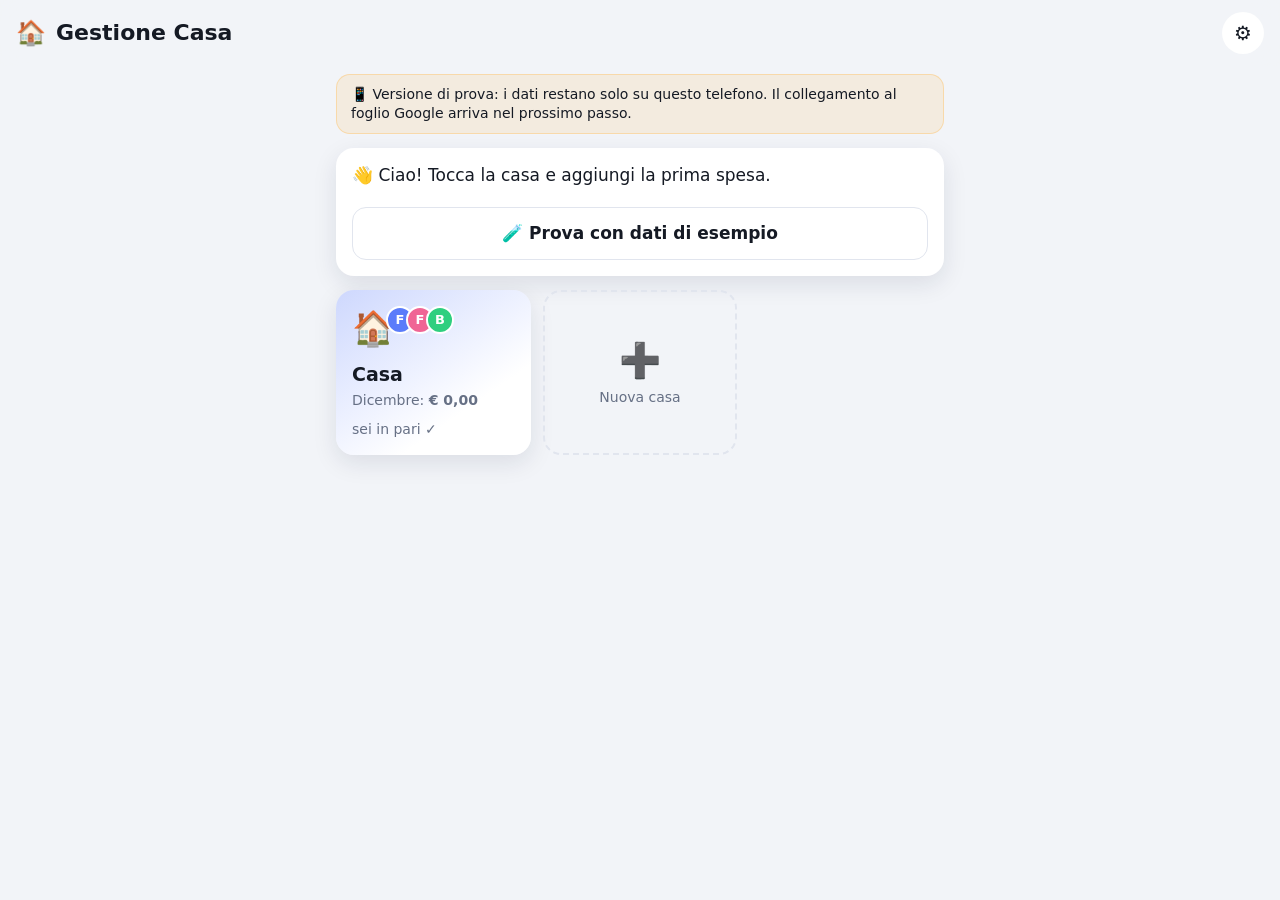
==== index.html @ 08f9d8e4 "Gestione Casa v1: spese, saldi e insight (dati sul telefono) Co-Authored-By: Claude Opus 5.5 <norepl" ====
<!doctype html>
<html lang="it">
<head>
<meta charset="utf-8">
<meta name="viewport" content="width=device-width,initial-scale=1,viewport-fit=cover">
<meta name="theme-color" content="#0b0d12">
<meta name="apple-mobile-web-app-capable" content="yes">
<meta name="apple-mobile-web-app-title" content="Gestione Casa">
<title>Gestione Casa</title>
<link rel="manifest" href="manifest.json">
<link rel="icon" href="icon.svg">
<link rel="apple-touch-icon" href="icon-192.png">
<link rel="stylesheet" href="style.css">
</head>
<body>
<div id="app"></div>

<div id="sheet" class="sheet">
  <div class="sheet-bg" onclick="A.chiudi()"></div>
  <div class="sheet-panel" id="sheet-panel">
    <div class="grab"></div>
    <div id="sheet-body"></div>
  </div>
</div>

<div id="dialog" class="dialog"></div>
<div id="toast" class="toast"></div>

<script src="app.js"></script>
</body>
</html>
---- style.css ----
:root{
  --bg:#0b0d12; --card:#151922; --card2:#1d2330; --line:#272e3e;
  --txt:#f2f4f8; --mut:#8e97aa; --acc:#5b7cfa; --acc2:#8f5bfa;
  --ok:#2fcf7f; --bad:#ff5d6c; --warn:#ffb547; --blue:#4dabf7;
  --r:18px; --shadow:0 10px 30px rgba(0,0,0,.35);
}
@media (prefers-color-scheme: light){
  :root{
    --bg:#f2f4f8; --card:#ffffff; --card2:#eef1f7; --line:#e1e5ee;
    --txt:#151a24; --mut:#667085; --shadow:0 8px 24px rgba(20,30,60,.10);
  }
}
*{box-sizing:border-box;-webkit-tap-highlight-color:transparent}
html,body{margin:0;background:var(--bg);color:var(--txt)}
body{font-family:system-ui,-apple-system,"Segoe UI",Roboto,sans-serif;font-size:17px;line-height:1.35}
body.noscroll{overflow:hidden}
button{font:inherit;color:inherit;background:none;border:0;cursor:pointer;padding:0}
input{font:inherit;color:var(--txt);background:var(--card2);border:1px solid var(--line);border-radius:12px;padding:12px 14px;width:100%;outline:none}
input:focus{border-color:var(--acc)}
input:disabled{opacity:.35}
h2{font-size:15px;text-transform:uppercase;letter-spacing:.06em;color:var(--mut);margin:26px 4px 10px;font-weight:700}

/* Barra in alto */
.top{position:sticky;top:0;z-index:5;display:flex;align-items:center;gap:10px;padding:calc(12px + env(safe-area-inset-top)) 16px 12px;background:color-mix(in srgb,var(--bg) 88%,transparent);backdrop-filter:blur(12px)}
.top h1{flex:1;margin:0;font-size:22px;font-weight:800;white-space:nowrap;overflow:hidden;text-overflow:ellipsis}
.logo{font-size:24px}
.icon-btn{width:42px;height:42px;border-radius:50%;background:var(--card);display:grid;place-items:center;font-size:20px;flex:none}
.icon-btn.sm{width:36px;height:36px;font-size:16px;background:var(--card2)}
.top .icon-btn:first-child{font-size:30px;line-height:1;padding-bottom:4px}

.wrap{max-width:640px;margin:0 auto;padding:4px 16px 40px}
.wrap.pb{padding-bottom:130px}

.banner{background:color-mix(in srgb,var(--warn) 14%,transparent);border:1px solid color-mix(in srgb,var(--warn) 35%,transparent);color:var(--txt);border-radius:14px;padding:10px 14px;font-size:14px;margin:4px 0 14px}

/* Card */
.card{background:var(--card);border-radius:var(--r);padding:16px;box-shadow:var(--shadow);display:block;width:100%;text-align:left}
.grid{display:grid;grid-template-columns:1fr 1fr;gap:12px}
.house{min-height:150px;display:flex;flex-direction:column;gap:4px;position:relative;overflow:hidden}
.house:not(.add){background:linear-gradient(145deg,color-mix(in srgb,var(--acc) 30%,var(--card)),var(--card) 70%)}
.house.add{align-items:center;justify-content:center;border:2px dashed var(--line);box-shadow:none;background:transparent}
.house-top{display:flex;justify-content:space-between;align-items:flex-start;margin-bottom:6px}
.big-emoji{font-size:34px}
.house-name{font-weight:800;font-size:19px}
.house-sub{color:var(--mut);font-size:14px}
.house-bal{font-size:14px;margin-top:auto;padding-top:6px}
.avs{display:flex}
.avs .av{margin-left:-8px;border:2px solid var(--card)}
.av{width:28px;height:28px;border-radius:50%;display:inline-grid;place-items:center;color:#fff;font-size:13px;font-weight:800;flex:none}
.hint{margin-bottom:14px}
.hint p{margin:0 0 10px}

.pos{color:var(--ok)} .neg{color:var(--bad)} .mut{color:var(--mut)}
.small{font-size:14px}

/* Pulsanti */
.btn{display:inline-flex;align-items:center;justify-content:center;gap:8px;background:linear-gradient(135deg,var(--acc),var(--acc2));color:#fff;font-weight:700;border-radius:14px;padding:14px 18px;min-height:52px}
.btn.full{width:100%;margin-top:10px}
.btn.small{min-height:42px;padding:10px 14px;font-size:15px;width:100%;margin-top:12px}
.btn.ghost{background:var(--card);color:var(--txt);border:1px solid var(--line)}
.btn.danger{background:var(--bad);color:#fff}
.btn.ghost.danger{background:transparent;color:var(--bad);border-color:color-mix(in srgb,var(--bad) 40%,transparent)}

/* Inserimento rapido */
.quick{display:grid;grid-template-columns:repeat(3,1fr);gap:10px;margin:4px 0 14px}
.quick button{background:var(--card);border-radius:16px;padding:14px 6px;display:flex;flex-direction:column;align-items:center;gap:4px;font-weight:700;font-size:15px;box-shadow:var(--shadow)}
.quick span{font-size:30px}

.summary .big{font-size:34px;font-weight:800;margin:2px 0 8px}
.chips-inline{display:flex;gap:14px;color:var(--mut);font-size:15px;flex-wrap:wrap}

.chips{display:flex;gap:8px;overflow-x:auto;padding:14px 0 4px;scrollbar-width:none}
.chips::-webkit-scrollbar{display:none}
.chips.wrapc{flex-wrap:wrap;overflow:visible;padding-top:0}
.chip{background:var(--card);border:1px solid var(--line);border-radius:999px;padding:8px 14px;white-space:nowrap;font-size:15px;display:inline-flex;align-items:center;gap:8px}
.chip.big{padding:8px 14px 8px 8px;font-size:16px}
.chip.on{background:var(--acc);border-color:var(--acc);color:#fff}

/* Liste */
.list{display:flex;flex-direction:column;gap:8px}
.month{display:flex;justify-content:space-between;color:var(--mut);font-size:14px;font-weight:700;margin:16px 4px 2px;text-transform:uppercase;letter-spacing:.04em}
.row{display:flex;align-items:center;gap:12px;background:var(--card);border-radius:16px;padding:12px 14px;width:100%;text-align:left}
.row .ico{font-size:26px;width:36px;text-align:center;flex:none}
.row .mid{flex:1;min-width:0;display:flex;flex-direction:column}
.row .mid b{white-space:nowrap;overflow:hidden;text-overflow:ellipsis;font-weight:650}
.row .mid small{color:var(--mut);font-size:13.5px;white-space:nowrap;overflow:hidden;text-overflow:ellipsis}
.row .amt{font-weight:750;white-space:nowrap}
.row.rimb{background:transparent;border:1px dashed var(--line)}
.row .chev{color:var(--mut);font-size:24px}
.row input.inline{flex:1;min-width:0}
.tag{background:var(--acc);color:#fff;border-radius:6px;padding:1px 6px;font-size:11px;vertical-align:middle}
.empty{text-align:center;color:var(--mut);padding:40px 10px}

/* Saldi */
.settle{margin-bottom:10px}
.settle-line{display:flex;align-items:center;gap:10px}
.settle-line > span:not(.av){flex:1}
.ok-card{text-align:center;font-weight:700;font-size:18px}
.note{color:var(--mut);font-size:14px;margin:10px 4px}
.note.neg{color:var(--bad)}
.center{text-align:center}

/* Insight */
.kpis{display:grid;grid-template-columns:1fr 1fr;gap:10px}
.kpi{background:var(--card);border-radius:16px;padding:14px}
.kpi small{color:var(--mut);font-size:13px;display:block}
.kpi b{font-size:22px;display:block;margin-top:4px}
.kpi em{font-style:normal;font-size:13px}
.chart{display:flex;gap:4px;height:170px;align-items:stretch}
.bar-col{flex:1;display:flex;flex-direction:column;align-items:center;min-width:0}
.bar-val{font-size:10px;color:var(--mut);height:14px}
.bar-wrap{flex:1;width:100%;display:flex;flex-direction:column;justify-content:flex-end;border-radius:6px;overflow:hidden}
.bar-wrap i{display:block;width:100%}
.bar-lab{font-size:12px;color:var(--mut);margin-top:4px}
.seg-spesa{background:var(--ok)} .seg-boll{background:var(--warn)} .seg-altro{background:var(--blue)}
.legend{display:flex;gap:14px;font-size:13px;color:var(--mut);margin-top:10px;flex-wrap:wrap}
.legend i{display:inline-block;width:10px;height:10px;border-radius:3px;margin-right:5px}
.hrow{display:flex;align-items:center;gap:12px;padding:10px 2px}
.hrow .ico{font-size:24px;width:32px;text-align:center}
.hmid{flex:1;min-width:0}
.hline{display:flex;justify-content:space-between;gap:8px;font-size:15px}
.hbar{height:8px;background:var(--card2);border-radius:5px;margin-top:6px;overflow:hidden}
.hbar i{display:block;height:100%;background:linear-gradient(90deg,var(--acc),var(--acc2));border-radius:5px}
.pc{width:42px;text-align:right;color:var(--mut);font-size:14px}

/* Barra delle sezioni */
.tabs{position:fixed;left:0;right:0;bottom:0;z-index:6;display:flex;justify-content:space-around;background:color-mix(in srgb,var(--card) 94%,transparent);backdrop-filter:blur(14px);border-top:1px solid var(--line);padding:8px 8px calc(8px + env(safe-area-inset-bottom))}
.tabs button{display:flex;flex-direction:column;align-items:center;font-size:13px;color:var(--mut);padding:4px 16px;border-radius:12px;font-weight:600}
.tabs button span{font-size:24px;filter:grayscale(1);opacity:.7}
.tabs button.on{color:var(--txt);background:var(--card2)}
.tabs button.on span{filter:none;opacity:1}
.fab{position:fixed;right:18px;bottom:calc(92px + env(safe-area-inset-bottom));z-index:7;width:64px;height:64px;border-radius:22px;background:linear-gradient(135deg,var(--acc),var(--acc2));color:#fff;font-size:34px;box-shadow:0 12px 30px rgba(91,124,250,.45)}

/* Pannello dal basso */
.sheet{position:fixed;inset:0;z-index:20;pointer-events:none}
.sheet-bg{position:absolute;inset:0;background:rgba(0,0,0,.55);opacity:0;transition:opacity .2s}
.sheet-panel{position:absolute;left:0;right:0;bottom:0;max-height:92vh;overflow-y:auto;background:var(--bg);border-radius:24px 24px 0 0;padding:6px 16px calc(24px + env(safe-area-inset-bottom));transform:translateY(100%);transition:transform .25s ease;max-width:640px;margin:0 auto}
.sheet:not(.open) .sheet-panel{visibility:hidden;transition:transform .25s ease,visibility 0s .25s}
.sheet.open{pointer-events:auto}
.sheet.open .sheet-bg{opacity:1}
.sheet.open .sheet-panel{transform:none}
.grab{width:44px;height:5px;border-radius:3px;background:var(--line);margin:6px auto 4px}
.sheet-h{display:flex;align-items:center;justify-content:space-between;margin:6px 0 10px}
.sheet-h h2{margin:0;font-size:20px;text-transform:none;letter-spacing:0;color:var(--txt)}
.amount{display:flex;align-items:center;gap:6px;background:var(--card);border-radius:18px;padding:6px 16px}
.amount span{font-size:30px;color:var(--mut);font-weight:700}
.amount input{font-size:36px;font-weight:800;border:0;background:transparent;padding:8px 0}
.lbl{color:var(--mut);font-size:13px;font-weight:700;text-transform:uppercase;letter-spacing:.05em;margin:16px 2px 8px}
.tiles{display:grid;grid-template-columns:repeat(3,minmax(0,1fr));gap:8px}
.tile{background:var(--card);border:2px solid transparent;border-radius:14px;padding:10px 4px;display:flex;flex-direction:column;align-items:center;gap:4px;font-size:13px;text-align:center;line-height:1.15;min-height:78px;overflow-wrap:anywhere}
.tile span{font-size:26px}
.tile.on{border-color:var(--acc);background:color-mix(in srgb,var(--acc) 18%,var(--card))}
.subtiles{display:flex;flex-wrap:wrap;gap:8px;margin-top:10px;padding:12px;background:var(--card);border-radius:14px}
.subtiles .chip{padding:8px 12px}
.two{display:grid;grid-template-columns:1fr 1fr;gap:10px}
.two.small-first{grid-template-columns:70px 1fr}
.seg{display:flex;background:var(--card);border-radius:14px;padding:4px;gap:4px}
.seg button{flex:1;padding:11px 6px;border-radius:11px;font-size:15px;font-weight:600;color:var(--mut)}
.seg button.on{background:var(--acc);color:#fff}
.split{display:flex;flex-direction:column;gap:8px;margin-top:10px}
.split-row{display:flex;align-items:center;gap:10px;background:var(--card);border-radius:14px;padding:8px 10px}
.split-row.off .nm{opacity:.45}
.split-row .nm{flex:1}
.split-row .eur{color:var(--mut)}
.split-row input{width:110px;text-align:right;padding:10px}
.check{width:30px;height:30px;border-radius:9px;border:2px solid var(--line);display:grid;place-items:center;font-weight:900;flex:none}
.check.on{background:var(--ok);border-color:var(--ok);color:#fff}
.err{color:var(--bad);font-weight:600;min-height:20px;margin-top:12px;font-size:15px}
.checkline{display:flex;align-items:center;gap:10px;margin:12px 2px 0;font-size:15px}
.checkline input{width:22px;height:22px}
.addcat{margin-top:12px}
.addcat .lbl{margin-top:0}

/* Conferme */
.dialog{position:fixed;inset:0;z-index:30;background:rgba(0,0,0,.6);display:none;align-items:center;justify-content:center;padding:24px}
.dialog.open{display:flex}
.dlg{background:var(--card);border-radius:20px;padding:20px;max-width:380px;width:100%}
.dlg p{margin:0 0 16px;font-size:17px}
.dlg-b{display:grid;grid-template-columns:1fr 1fr;gap:10px}

.toast{position:fixed;left:50%;top:calc(76px + env(safe-area-inset-top));transform:translate(-50%,-20px);background:var(--txt);color:var(--bg);padding:12px 18px;border-radius:14px;font-weight:700;opacity:0;transition:.25s;z-index:40;pointer-events:none;white-space:nowrap}
.toast.show{opacity:1;transform:translate(-50%,0)}

@media (min-width:600px){ .grid{grid-template-columns:1fr 1fr 1fr} }
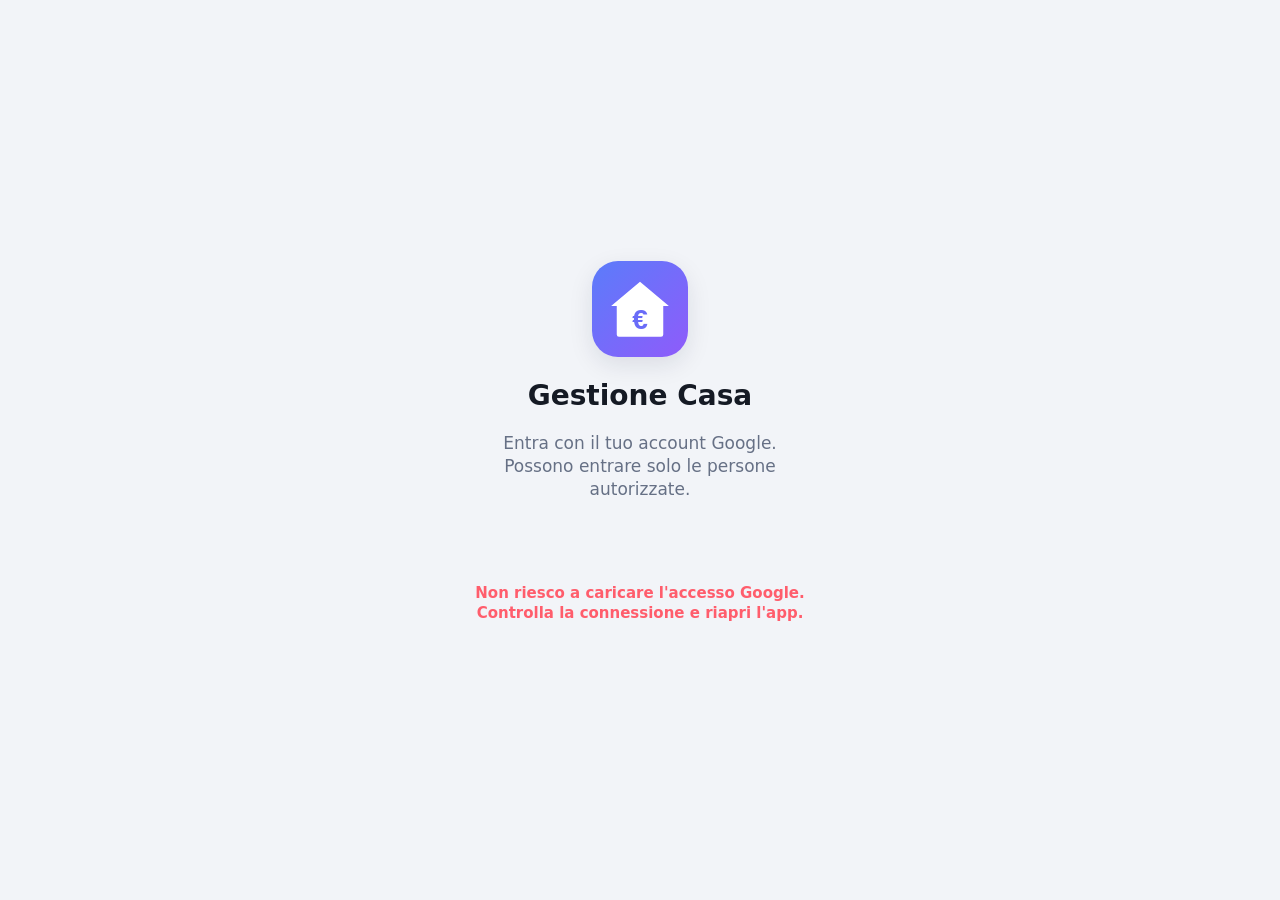
==== commit d3da8a60: "Gestione Casa con la chiave di sistema; nomi corretti Gestione Casa / Home Vault Co-Authored-By: Cla" ====
--- a/index.html
+++ b/index.html
@@ -2,6 +2,7 @@
 <html lang="it">
 <head>
 <meta charset="utf-8">
+<script src="/Casa/blocco.js"></script><!-- sblocco a sequenza comune (hub) -->
 <meta name="viewport" content="width=device-width,initial-scale=1,viewport-fit=cover">
 <meta name="theme-color" content="#0b0d12">
 <meta name="apple-mobile-web-app-capable" content="yes">
--- a/style.css
+++ b/style.css
@@ -182,3 +182,12 @@
 .toast.show{opacity:1;transform:translate(-50%,0)}
 
 @media (min-width:600px){ .grid{grid-template-columns:1fr 1fr 1fr} }
+
+/* Sincronizzazione e accesso */
+.sync{min-width:42px;height:36px;padding:0 10px;border-radius:999px;background:var(--card);color:var(--mut);font-size:15px;font-weight:700;flex:none}
+a.btn{text-decoration:none}
+.login{min-height:100vh;display:grid;place-items:center;padding:24px}
+.login-box{text-align:center;max-width:340px;width:100%}
+.login-logo{width:96px;height:96px;border-radius:26px;margin-bottom:10px;box-shadow:var(--shadow)}
+.login-box h1{margin:4px 0 8px;font-size:28px}
+#gbtn{display:flex;justify-content:center;margin:26px 0 8px;min-height:44px}
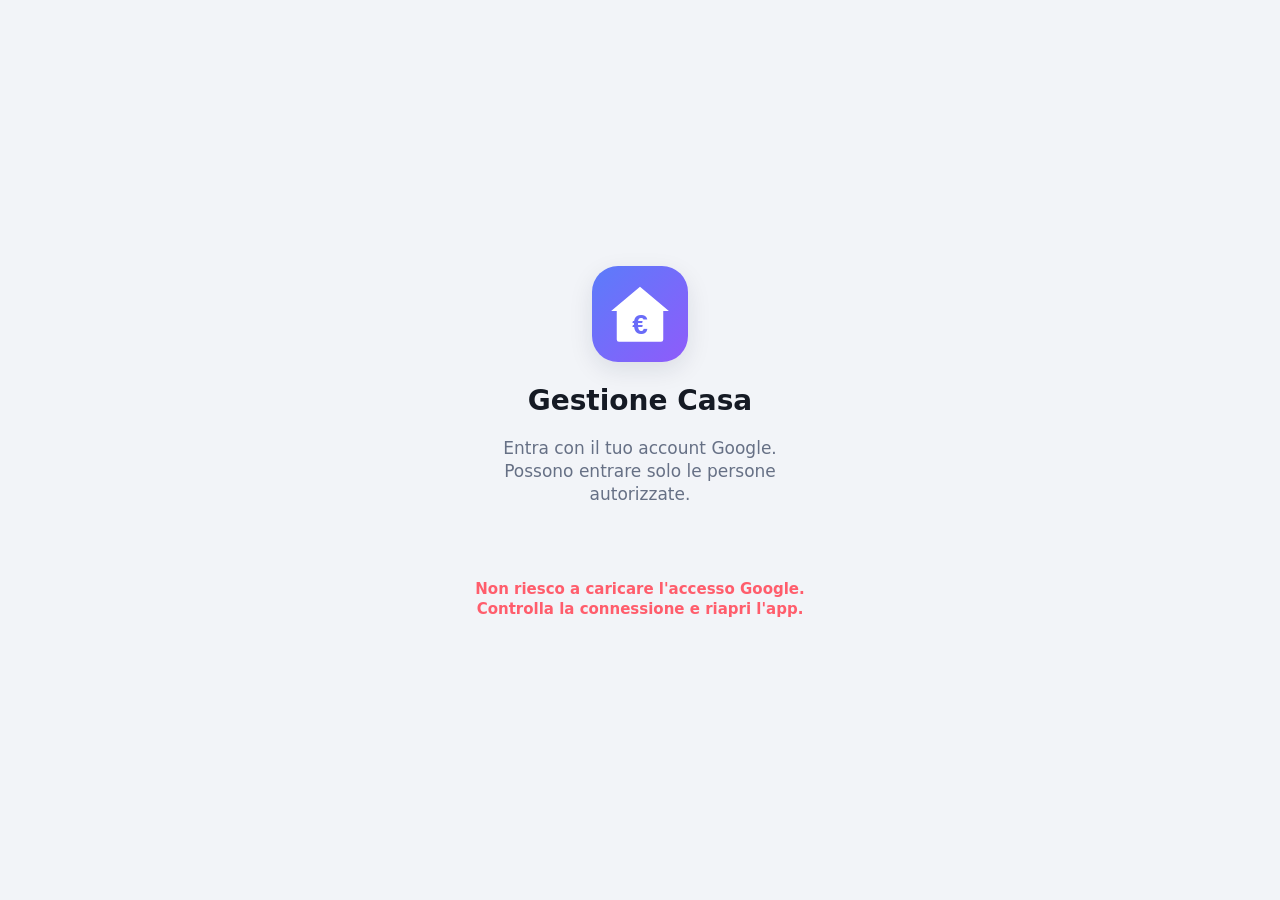
==== commit dff5d2b7: "Gestione Casa 1.9.0: apertura senza dati inventati, accesso con chiave senza Google, foglio incomple" ====
--- a/index.html
+++ b/index.html
@@ -4,7 +4,8 @@
 <meta charset="utf-8">
 <script src="/Casa/blocco.js"></script><!-- sblocco a sequenza comune (hub) -->
 <meta name="viewport" content="width=device-width,initial-scale=1,viewport-fit=cover">
-<meta name="theme-color" content="#0b0d12">
+<meta name="theme-color" content="#0b0d12" media="(prefers-color-scheme: dark)">
+<meta name="theme-color" content="#f2f4f8" media="(prefers-color-scheme: light)">
 <meta name="apple-mobile-web-app-capable" content="yes">
 <meta name="apple-mobile-web-app-title" content="Gestione Casa">
 <title>Gestione Casa</title>
--- a/style.css
+++ b/style.css
@@ -83,7 +83,7 @@
 .row .ico{font-size:26px;width:36px;text-align:center;flex:none}
 .row .mid{flex:1;min-width:0;display:flex;flex-direction:column}
 .row .mid b{white-space:nowrap;overflow:hidden;text-overflow:ellipsis;font-weight:650}
-.row .mid small{color:var(--mut);font-size:13.5px;white-space:nowrap;overflow:hidden;text-overflow:ellipsis}
+.row .mid small{color:var(--mut);font-size:13.5px;line-height:1.3}
 .row .amt{font-weight:750;white-space:nowrap}
 .row.rimb{background:transparent;border:1px dashed var(--line)}
 .row .chev{color:var(--mut);font-size:24px}
@@ -191,3 +191,26 @@
 .login-logo{width:96px;height:96px;border-radius:26px;margin-bottom:10px;box-shadow:var(--shadow)}
 .login-box h1{margin:4px 0 8px;font-size:28px}
 #gbtn{display:flex;justify-content:center;margin:26px 0 8px;min-height:44px}
+
+/* Disegni per le categorie */
+.icone { margin: 10px 0 4px; }
+.icone summary { cursor: pointer; font-weight: 700; padding: 8px 0; }
+.icone-grid { display: grid; grid-template-columns: repeat(auto-fill, minmax(72px, 1fr)); gap: 6px; margin-top: 6px; max-height: 300px; overflow-y: auto; }
+.icone-grid button { display: flex; flex-direction: column; align-items: center; gap: 2px; border: 1.5px solid transparent; background: rgba(127,127,127,.08); border-radius: 12px; padding: 8px 2px; cursor: pointer; color: inherit; font: inherit; }
+.icone-grid button span { font-size: 26px; line-height: 1.1; }
+.icone-grid button small { font-size: 11px; opacity: .8; text-align: center; line-height: 1.15; }
+.icone-grid button.on { border-color: currentColor; }
+
+/* attesa del foglio e accesso */
+.spinner{width:34px;height:34px;margin:18px auto 6px;border-radius:50%;border:3px solid var(--line);border-top-color:var(--acc);animation:gira 1s linear infinite}
+@keyframes gira{to{transform:rotate(360deg)}}
+/* pulsante + : compare quando i pulsanti rapidi escono dallo schermo */
+.fab{transition:transform .2s ease,opacity .2s ease}
+.fab.nascosto{transform:scale(.4);opacity:0;pointer-events:none}
+/* iniziali di due lettere (Fe, Fr) */
+.av.due{font-size:11.5px;letter-spacing:-.02em}
+@media (prefers-reduced-motion:reduce){.spinner{animation-duration:3s}.fab{transition:none}}
+.cerca{display:flex;align-items:center;gap:8px;background:var(--card);border:1px solid var(--line);border-radius:14px;padding:0 12px;margin:10px 0 12px}
+.cerca input{border:0;background:transparent;padding:12px 0}
+.cerca input:focus{outline:none}
+.cerca:focus-within{border-color:var(--acc)}
